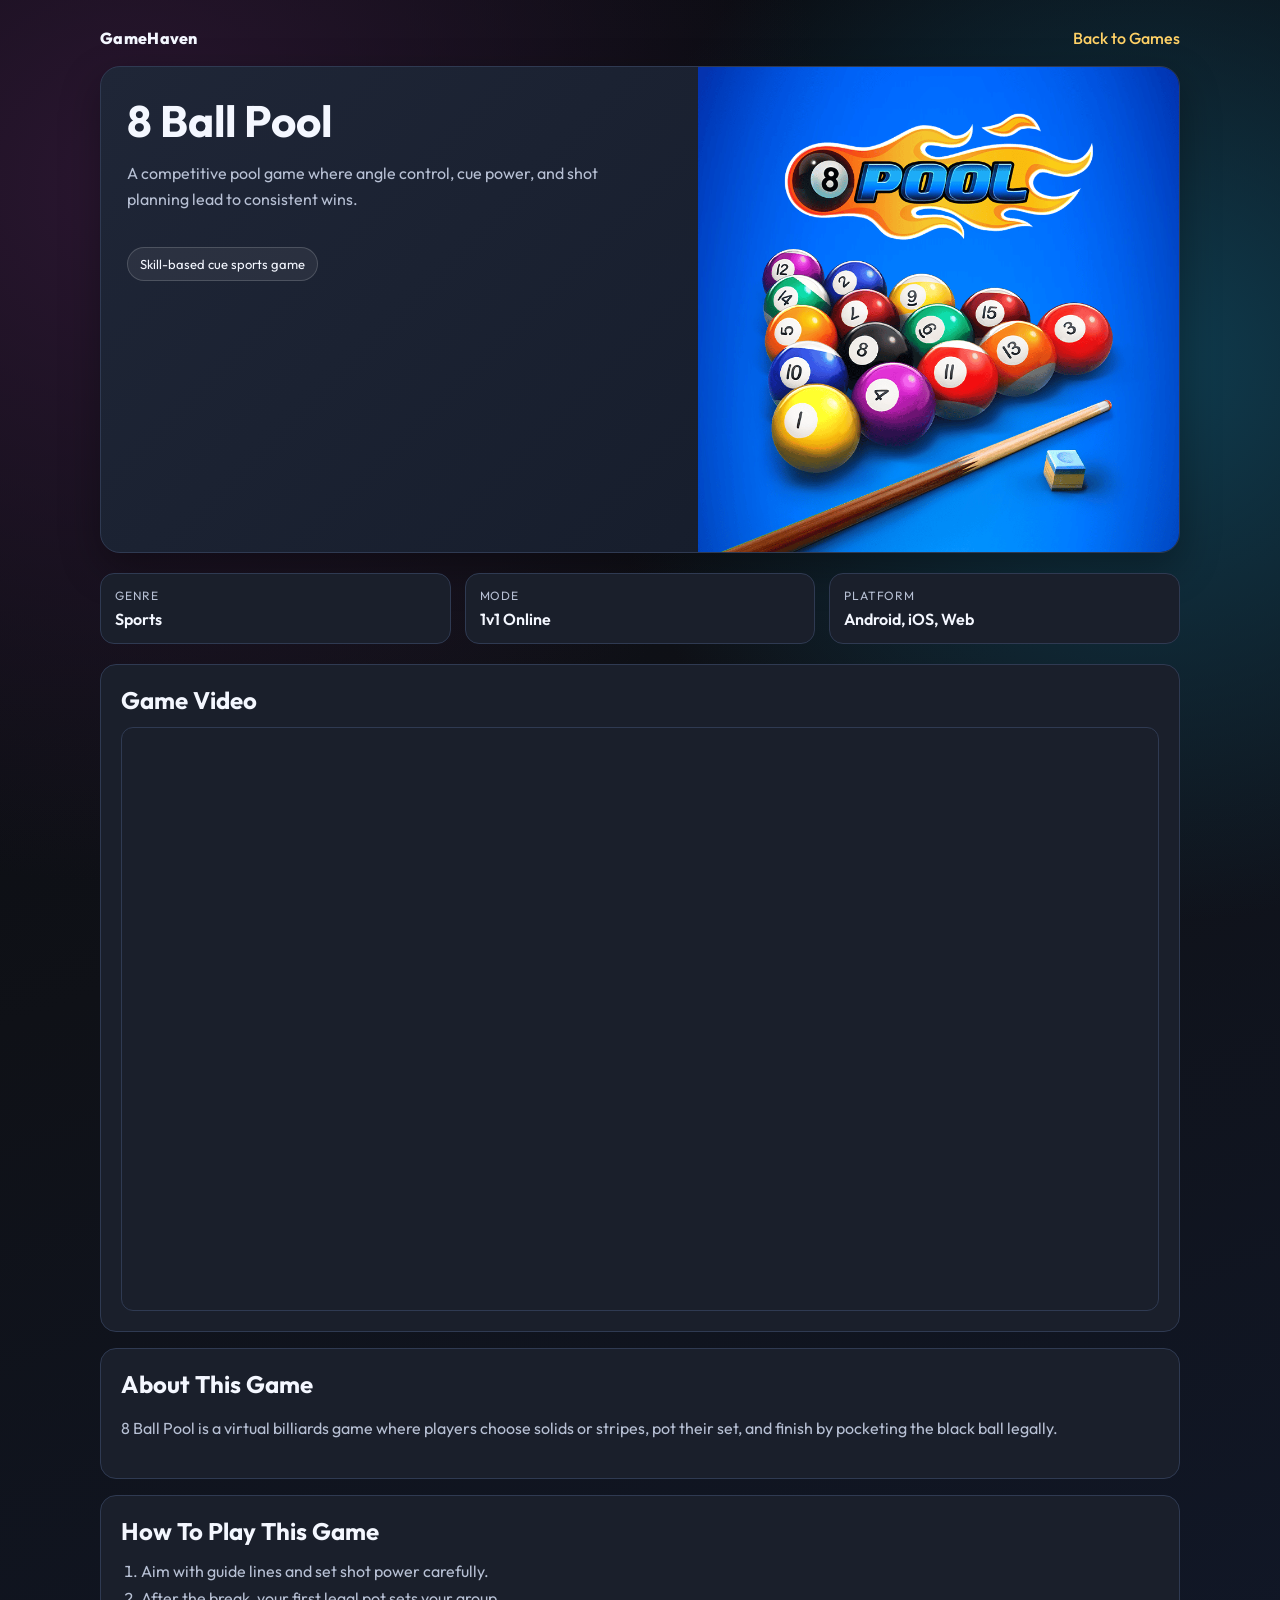
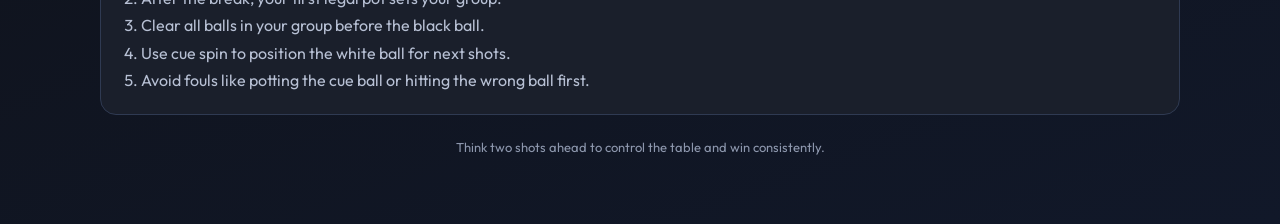
==== game_pages/8ballpool.html @ 2e29b2a5 "add all game pages" ====
<!DOCTYPE html>
<html lang="en">
<head>
	<meta charset="UTF-8">
	<meta name="viewport" content="width=device-width, initial-scale=1.0">
	<title>8 Ball Pool | GameHaven</title>
	<link rel="stylesheet" href="gamestyle.css">
</head>
<body>
	<main class="page">
    <div class="topbar">
        <a class="brand" href="../index.html">GameHaven</a>
        <a class="back-link" href="../index.html#games">Back to Games</a>
    </div>
    <section class="hero">
        <div class="hero-content">
            <h1>8 Ball Pool</h1>
            <p>
                A competitive pool game where angle control, cue power,
                and shot planning lead to consistent wins.
            </p>
            <span class="tag">
                Skill-based cue sports game
            </span>
        </div>

        <div class="hero-image">
            <img src="../gamespic/ball.png" alt="8 Ball Pool">
        </div>
    </section>
    <section class="stats">

        <article class="stat-card">
            <div class="stat-label">Genre</div>
            <div class="stat-value">Sports</div>
        </article>

        <article class="stat-card">
            <div class="stat-label">Mode</div>
            <div class="stat-value">1v1 Online</div>
        </article>

        <article class="stat-card">
            <div class="stat-label">Platform</div>
            <div class="stat-value">Android, iOS, Web</div>
        </article>

    </section>
    <section class="section">
        <h2>Game Video</h2>

        <div class="video-wrap">
          <iframe width="560" height="315" src="https://www.youtube.com/embed/d-0-VWaOsaE?si=wY5di7P0-kYWszmp" title="YouTube video player" frameborder="0" allow="accelerometer; autoplay; clipboard-write; encrypted-media; gyroscope; picture-in-picture; web-share" referrerpolicy="strict-origin-when-cross-origin" allowfullscreen></iframe>
        </div>
    </section>
    <section class="section">
        <h2>About This Game</h2>
        <p>
            8 Ball Pool is a virtual billiards game where players choose
            solids or stripes, pot their set, and finish by pocketing
            the black ball legally.
        </p>
    </section>
    <section class="section">
        <h2>How To Play This Game</h2>

        <ol>
            <li>Aim with guide lines and set shot power carefully.</li>
            <li>After the break, your first legal pot sets your group.</li>
            <li>Clear all balls in your group before the black ball.</li>
            <li>Use cue spin to position the white ball for next shots.</li>
            <li>
                Avoid fouls like potting the cue ball or hitting
                the wrong ball first.
            </li>
        </ol>
    </section>
    <p class="footer-note">
        Think two shots ahead to control the table and win consistently.
    </p>
    </main>
</body>
</html>
---- game_pages/gamestyle.css ----
@import url('https://fonts.googleapis.com/css2?family=Outfit:wght@300;400;500;700;800&display=swap');

:root {
	--bg: #0f1117;
	--surface: #1a1f2b;
	--surface-soft: #232a39;
	--text: #f4f7ff;
	--muted: #b7c0d4;
	--accent: #ff5a1f;
	--accent-alt: #ffd166;
	--line: #2f3a52;
}

* {
	box-sizing: border-box;
}

body {
	margin: 0;
	font-family: 'Outfit', sans-serif;
	color: var(--text);
	background:
		radial-gradient(circle at 10% 10%, #2a1630 0%, transparent 35%),
		radial-gradient(circle at 90% 20%, #0f3c4f 0%, transparent 30%),
		linear-gradient(160deg, #080a0f 0%, var(--bg) 45%, #111829 100%);
}

.page {
	width: min(1080px, 92vw);
	margin: 0 auto;
	padding: 28px 0 56px;
}

.topbar {
	display: flex;
	justify-content: space-between;
	align-items: center;
	margin-bottom: 18px;
}

.brand {
	font-weight: 800;
	letter-spacing: 0.3px;
	text-decoration: none;
	color: var(--text);
}

.back-link {
	text-decoration: none;
	color: var(--accent-alt);
	font-weight: 500;
}

.hero {
	display: grid;
	grid-template-columns: 1.2fr 1fr;
	gap: 20px;
	background: linear-gradient(135deg, #1f2637 0%, #131a28 100%);
	border: 1px solid var(--line);
	border-radius: 20px;
	overflow: hidden;
	box-shadow: 0 15px 40px #00000055;
}

.hero-content {
	padding: 26px;
}

.hero h1 {
	margin: 0;
	font-size: clamp(30px, 4.5vw, 44px);
}

.hero p {
	color: var(--muted);
	line-height: 1.65;
	margin-top: 12px;
}

.tag {
	display: inline-block;
	margin-top: 18px;
	padding: 8px 12px;
	background: #ffffff10;
	border: 1px solid #ffffff2a;
	border-radius: 999px;
	font-size: 13px;
}

.hero-image {
	min-height: 260px;
	height: 100%;
}

.hero-image img {
	width: 100%;
	height: 100%;
	object-fit: cover;
}

.stats {
	display: grid;
	grid-template-columns: repeat(3, 1fr);
	gap: 14px;
	margin: 20px 0;
}

.stat-card {
	background: var(--surface);
	border: 1px solid var(--line);
	border-radius: 14px;
	padding: 14px;
}

.stat-label {
	color: var(--muted);
	font-size: 12px;
	text-transform: uppercase;
	letter-spacing: 0.8px;
}

.stat-value {
	margin-top: 6px;
	font-weight: 600;
}

.section {
	background: var(--surface);
	border: 1px solid var(--line);
	border-radius: 16px;
	padding: 20px;
	margin-top: 16px;
}

.section h2 {
	margin: 0 0 12px;
	font-size: 24px;
}

.section p,
.section li {
	color: var(--muted);
	line-height: 1.7;
}

.section ol,
.section ul {
	margin: 0;
	padding-left: 20px;
}

.video-wrap {
	width: 100%;
	aspect-ratio: 16 / 9;
	border-radius: 12px;
	overflow: hidden;
	border: 1px solid var(--line);
}

.video-wrap iframe {
	width: 100%;
	height: 100%;
	border: 0;
}

.footer-note {
	margin-top: 24px;
	color: #8d97ad;
	text-align: center;
	font-size: 13px;
}

@media (max-width: 900px) {
	.hero {
		grid-template-columns: 1fr;
	}

	.hero-image {
		min-height: 220px;
	}

	.stats {
		grid-template-columns: 1fr;
	}
}
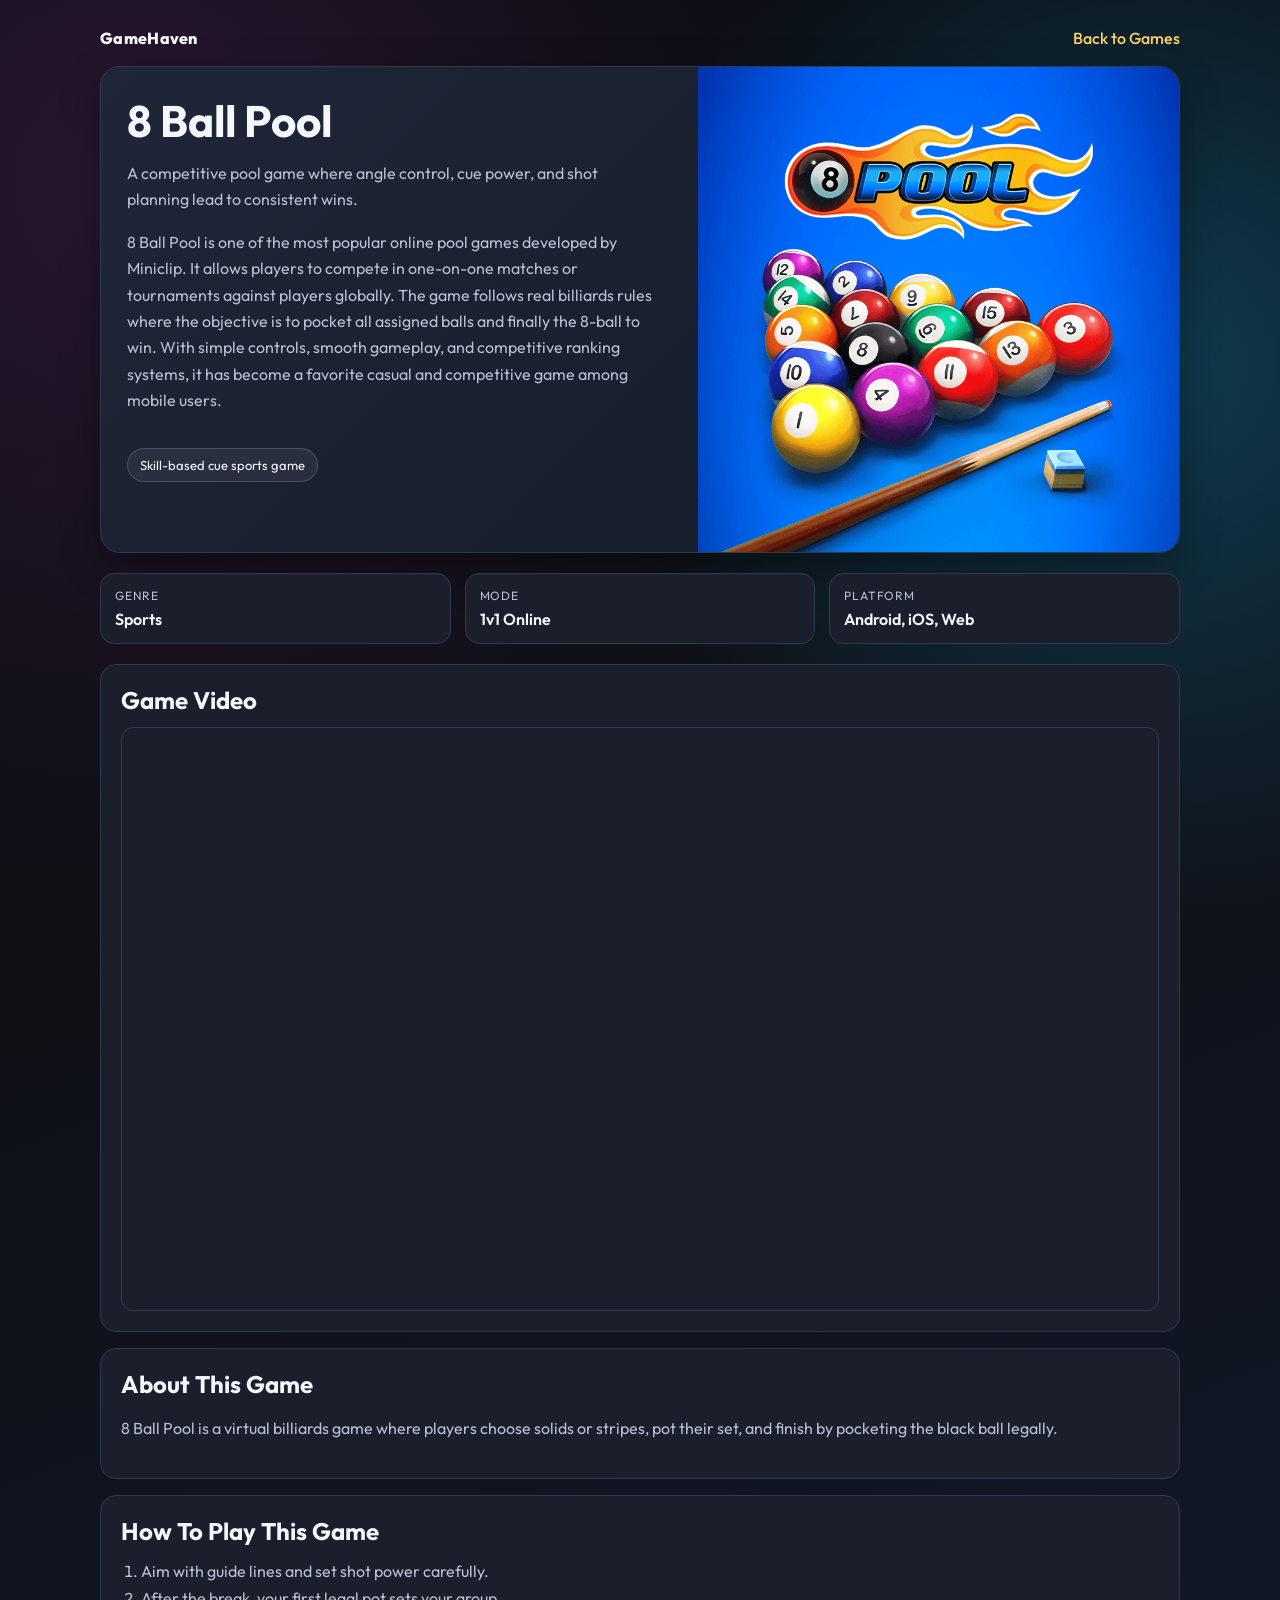
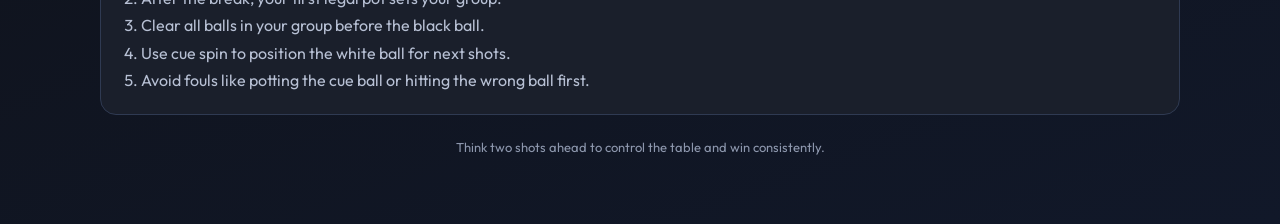
==== commit c4605ab2: "add some secion on the game page" ====
--- a/game_pages/8ballpool.html
+++ b/game_pages/8ballpool.html
@@ -18,6 +18,9 @@
             <p>
                 A competitive pool game where angle control, cue power,
                 and shot planning lead to consistent wins.
+            </p>
+            <p>
+                8 Ball Pool is one of the most popular online pool games developed by Miniclip. It allows players to compete in one-on-one matches or tournaments against players globally. The game follows real billiards rules where the objective is to pocket all assigned balls and finally the 8-ball to win. With simple controls, smooth gameplay, and competitive ranking systems, it has become a favorite casual and competitive game among mobile users.
             </p>
             <span class="tag">
                 Skill-based cue sports game
